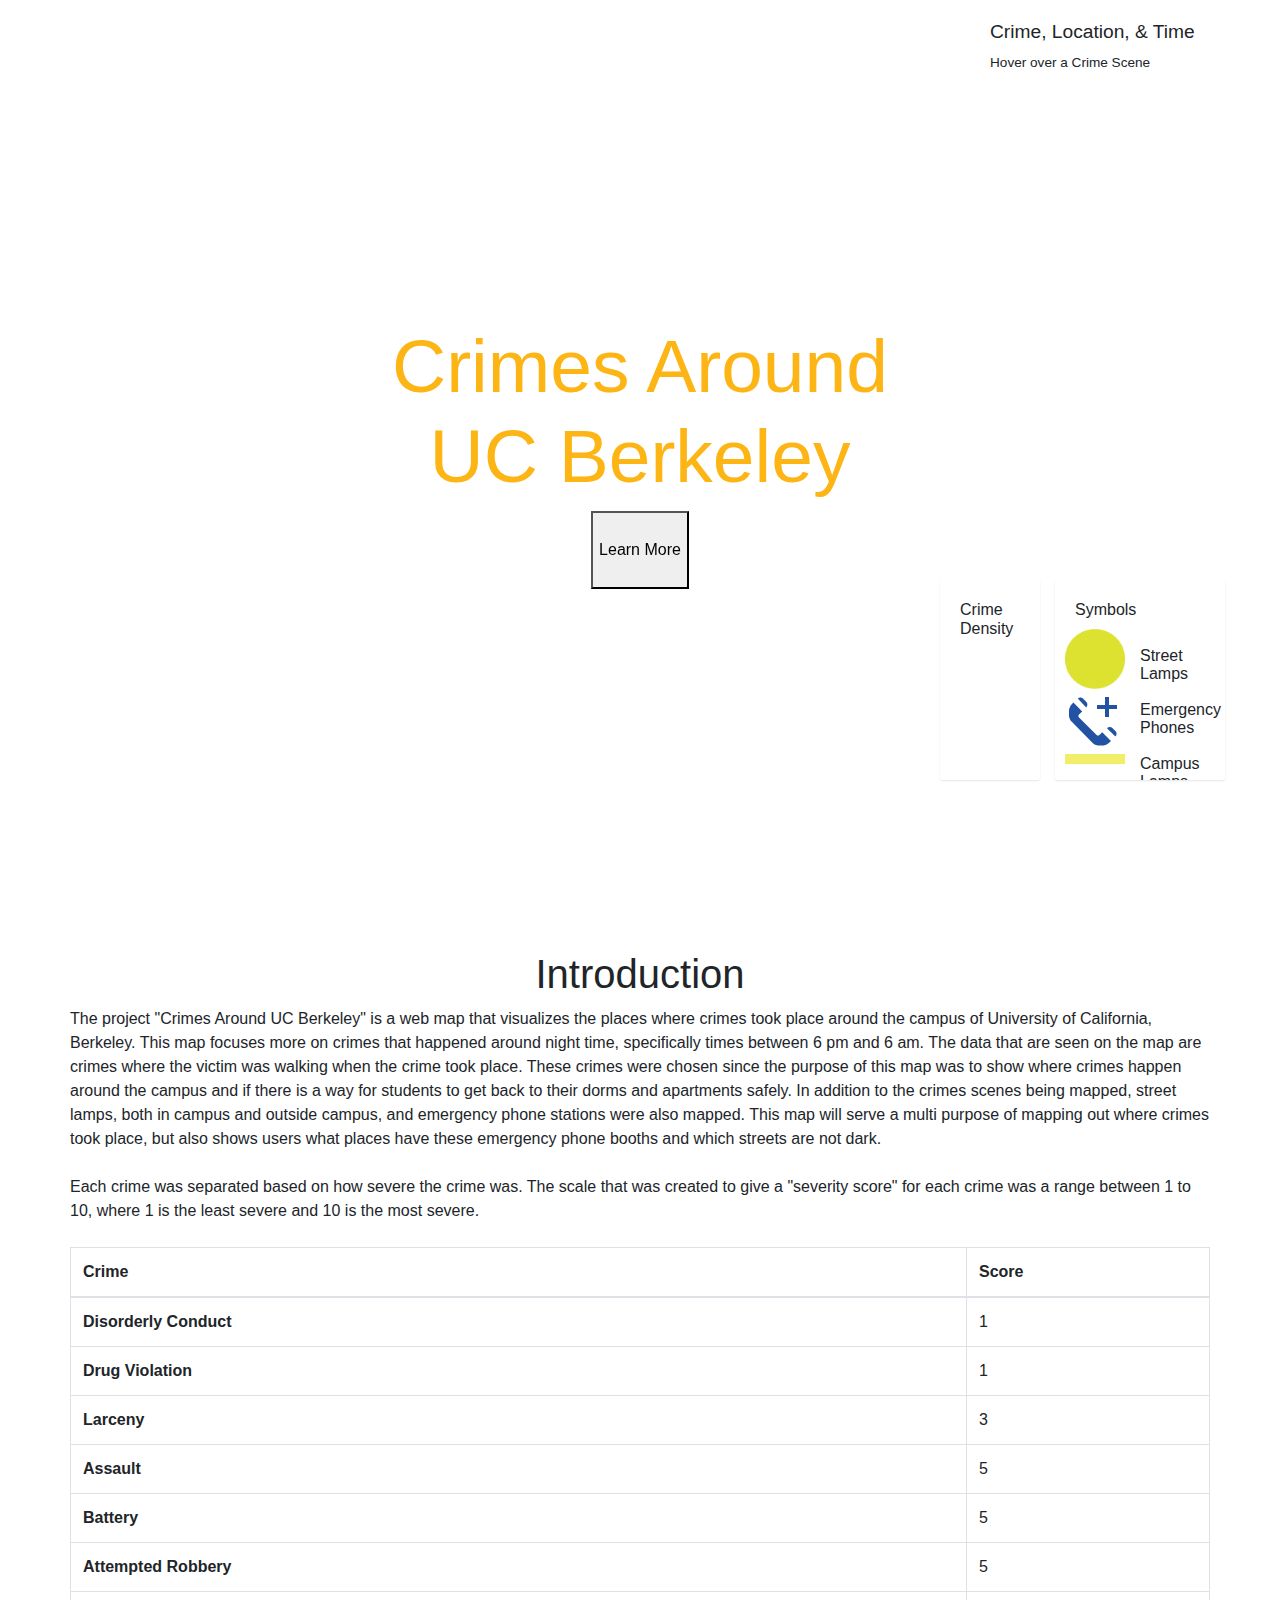
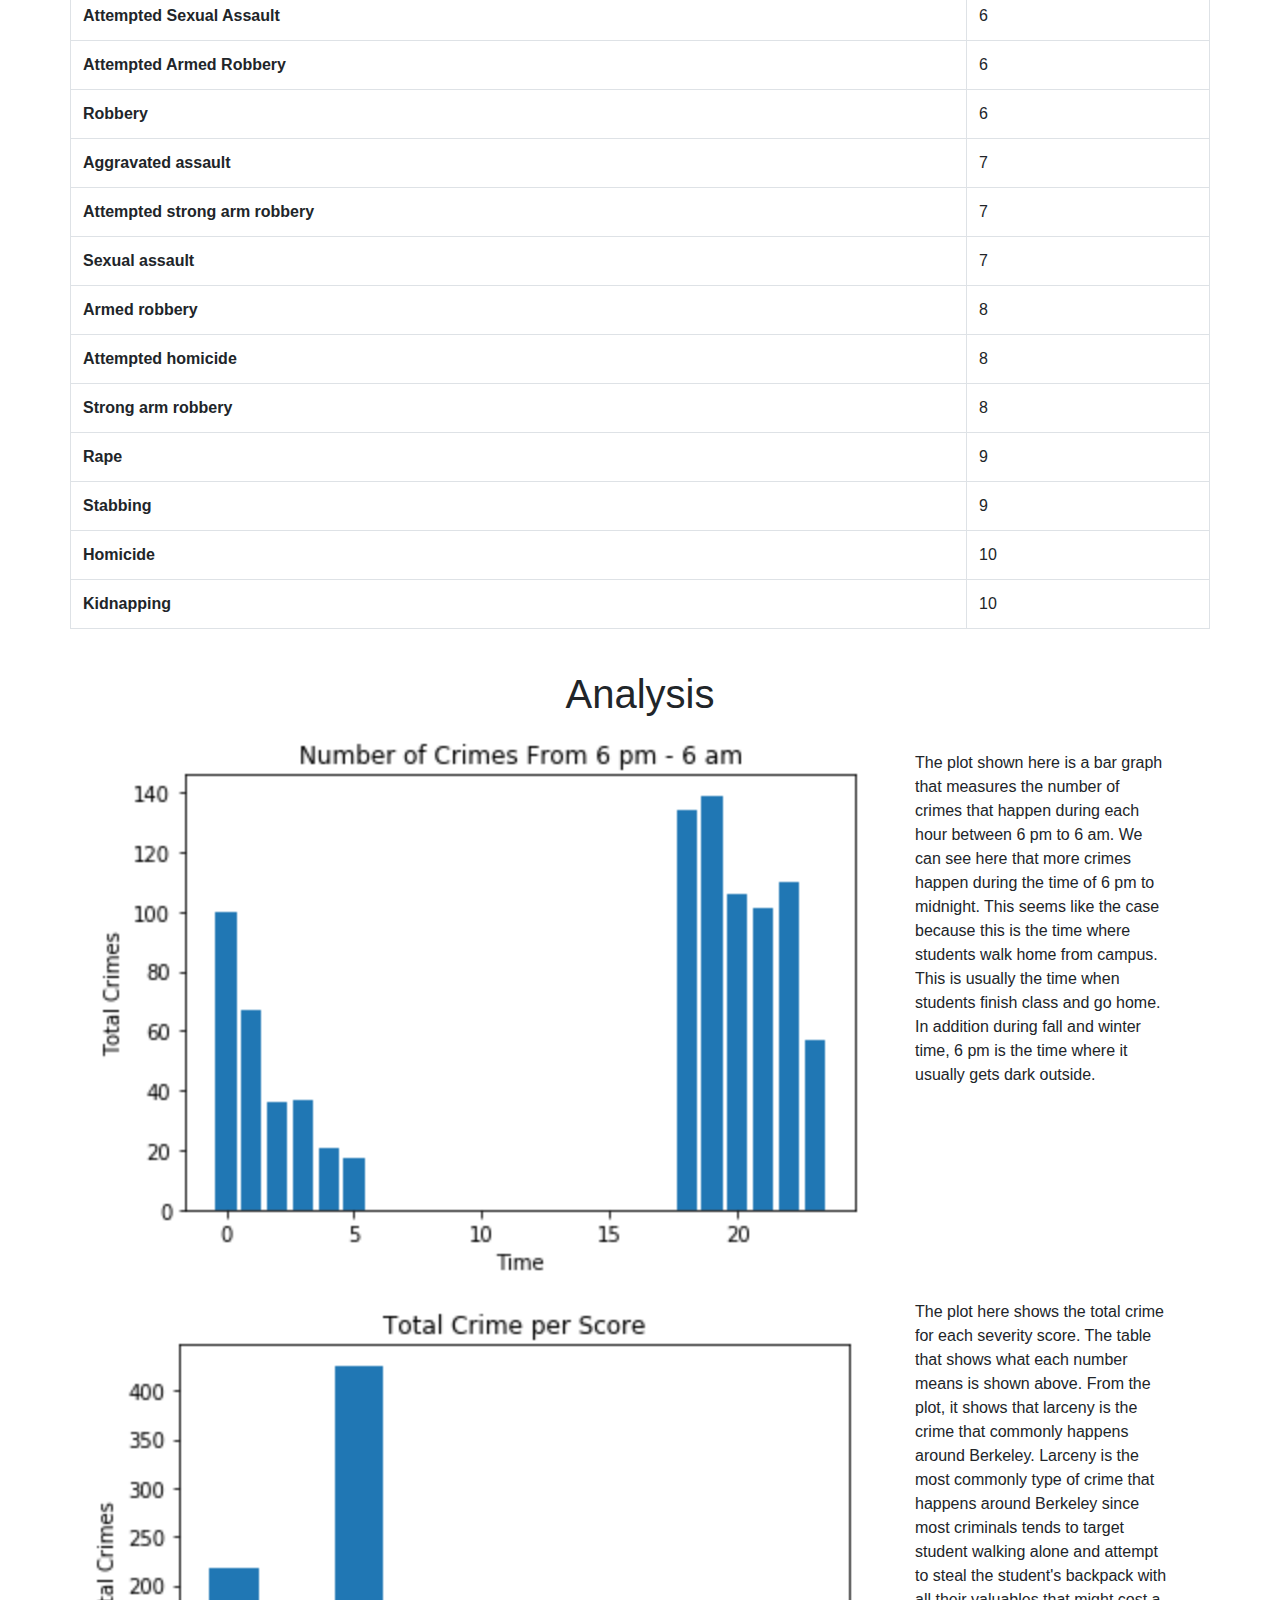
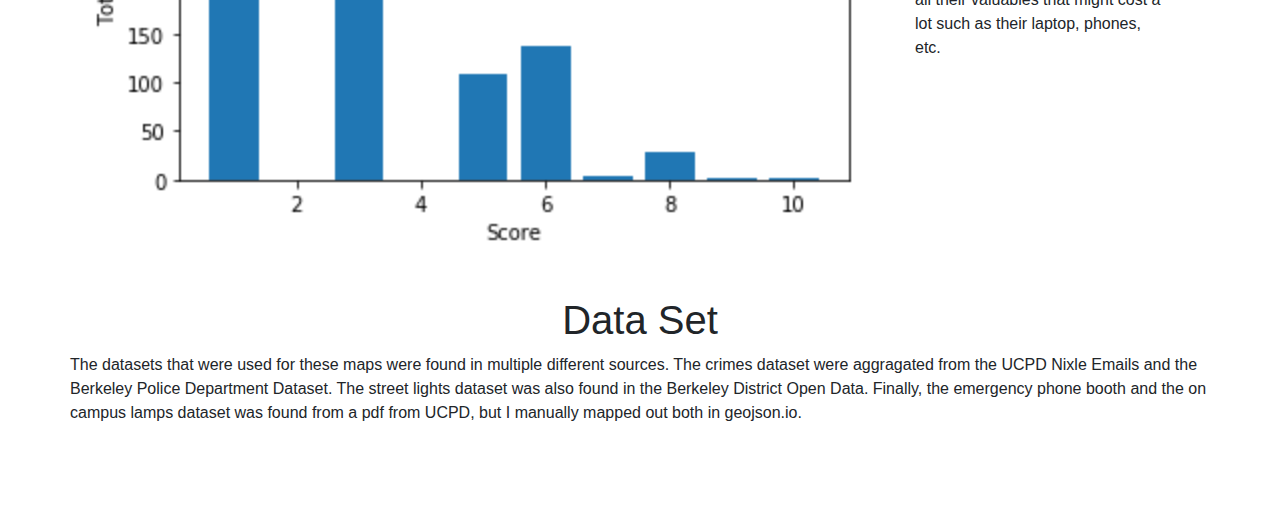
==== index.html @ 86e7d704 "Initialize Website" ====
<!DOCTYPE html>
<html>
<head>
  <meta charset='utf-8' />
  <title>Display a map</title>
  <meta name='viewport' content='initial-scale=1,maximum-scale=1,user-scalable=no' />
  <script src='https://api.tiles.mapbox.com/mapbox-gl-js/v0.53.0/mapbox-gl.js'></script>
  <link href='https://api.tiles.mapbox.com/mapbox-gl-js/v0.53.0/mapbox-gl.css' rel='stylesheet' />
  <link href="bootstrap/css/bootstrap.min.css" rel="stylesheet">
  <style>
    body {
      margin: 0;
      padding: 0;
    }

    h2,
    h3 {
      margin: 10px;
      font-size: 1.2em;
    }

    h3 {
      font-size: 1em;
    }

    p {
      font-size: 0.85em;
      margin: 10px;
      text-align: left;
    }

    /**
    * Create a position for the map
    * on the page */
    #map {
      padding-bottom: 100px;
      margin-bottom: 100px;
      position: absolute;
      top: 0;
      bottom: 0;
      width: 100%;
/*      height: 75%;*/
    }

    /**
    * Set rules for how the map overlays
    * (information box and legend) will be displayed
    * on the page. */
    .map-overlay {
      position: absolute;
      bottom: 0;
      right: 0;
      background: rgba(255, 255, 255, 0.8);
      margin-right: 50px;
      font-family: Arial, sans-serif;
      overflow: auto;
      border-radius: 3px;
    }

    .map-overlay-1 {
      position: absolute;
      bottom: 0;
      right: 0;
      background: rgba(255, 255, 255, 0.8);
      margin-right: 240px;
      font-family: Arial, sans-serif;
      overflow: auto;
      border-radius: 3px;
    }

    .map-overlay-2 {
      position: absolute;
      bottom: 0;
      right: 0;
      background: rgba(255, 255, 255, 0.8);
      margin-right: 55px;
      font-family: Arial, sans-serif;
      overflow: auto;
      border-radius: 3px;
    }

    #features {
      top: 0;
      height: 140px;
      margin-top: 10px;
      width: 250px;
    }

    #legend {
      padding: 10px;
      box-shadow: 0 1px 2px rgba(0, 0, 0, 0.1);
      line-height: 18px;
      height: 200px;
      margin-bottom: 120px;
      width: 100px;
    }

    #legend-1 {
      padding: 10px;
      box-shadow: 0 1px 2px rgba(0, 0, 0, 0.1);
      line-height: 18px;
      height: 200px;
      margin-bottom: 120px;
      width: 170px;
    }

    .legend-key {
      display: inline-block;
      border-radius: 20%;
      width: 10px;
      height: 10px;
      margin-right: 5px;
    }

    .legend-key-1 {
      display: inline-block;
      border-radius: 20%;
      width: 10px;
      height: 10px;
      margin-right: 5px;
    }

    #lamp {
        height: 25px;
        width: 25px;
        background-color: #f6f465;
        border-radius: 50%;
    }

    #outer-circle {
    top: 10px;
    background: #4169e1;
    border-radius: 100%;
    height: 18px;
    width: 18px;
    position: relative;
    box-shadow: 0 0 0 5px #ff0000;
    margin:15px;
    }


    .left {
        float: left; 
        width: 50%;
    }

    .right {
        float: right; width: 50%;
        z-index: 1;
    }

    .splash {
        position: fixed;
        top: 0;
        left: 0;
        width: 100%;
        height: auto;
        background-size: 100% 100%;
        z-index:99;        
        background-image: url("https://www.ischool.berkeley.edu/sites/all/themes/custom/i_school/images/homepage_hero/1_campanile_at_night.jpg");
    }


    .center-screen {
      display: flex;
      flex-direction: column;
      justify-content: center;
      align-items: center;
      text-align: center;
      min-height: 100vh;
  }


  </style>
</head>
<body>

<div class="splash">
  <div class="center-screen">
    <h2 style="font-size: 75px; color: #FDB515">
      Crimes Around <br>
      UC Berkeley
    </h2>
    <button type="button" class="button"> <br> Learn More <br> <br></button>
  </div>
</div>
<div id='map'></div>
<div class='map-overlay' id='features'><h2>Crime, Location, & Time</h2><div id='pd'><p>Hover over a Crime Scene</p></div></div>
<div class='map-overlay-1' id='legend'>
  <h3>Crime Density</h3>
</div>
<div class='map-overlay-2' id="legend-1">
  <h3>Symbols</h3>
  <div class="left">
    <img src="img/light.png" width="60" height="60">
    <br>
    <img src="img/emergency-phone-15.svg" width="60" height="60">
    <br>
    <img src="img/campus_route.png" width="60" height="10">
  </div>
  <div class="right">
    <br>
    Street Lamps
    <br>
    <br>
    Emergency Phones
    <br>
    <br>
    Campus Lamps
  </div>
</div>


<section style="padding-top: 950px; padding-bottom: 100px">
  <h1 class="text-center">Introduction</h1>
  <div class="container">
    <div class="row">
      <div class="col"></div>
      <div class="col-16">
          The project "Crimes Around UC Berkeley" is a web map that visualizes the places where crimes took place around the campus of University of California, Berkeley. This map focuses more on crimes that happened around night time, specifically times between 6 pm and 6 am. The data that are seen on the map are crimes where the victim was walking when the crime took place. These crimes were chosen since the purpose of this map was to show where crimes happen around the campus and if there is a way for students to get back to their dorms and apartments safely. In addition to the crimes scenes being mapped, street lamps, both in campus and outside campus, and emergency phone stations were also mapped. This map will serve a multi purpose of mapping out where crimes took place, but also shows users what places have these emergency phone booths and which streets are not dark.
          <br> <br>
          Each crime was separated based on how severe the crime was. The scale that was created to give a "severity score" for each crime was a range between 1 to 10, where 1 is the least severe and 10 is the most severe. 
          <br> <br>
          <table class="table table-bordered">
            <thead>
              <tr>
                <th scope="col">Crime</th>
                <th scope="col">Score</th>
              </tr>
            </thead>
            <tbody>
              <tr>
                <th scope="row">Disorderly Conduct</th>
                <td>1</td>
              </tr>
              <tr>
                <th scope="row">Drug Violation</th>
                <td>1</td>
              </tr>
              <tr>
                <th scope="row">Larceny</th>
                <td colspan="2">3</td>
              </tr>
              <tr>
                <th scope="row">Assault</th>
                <td colspan="2">5</td>
              </tr>
              <tr>
                <th scope="row">Battery</th>
                <td colspan="2">5</td>
              </tr>
              <tr>
                <th scope="row">Attempted Robbery</th>
                <td colspan="2">5</td>
              </tr>
              <tr>
                <th scope="row">Attempted Sexual Assault</th>
                <td colspan="2">6</td>
              </tr>
              <tr>
                <th scope="row">Attempted Armed Robbery</th>
                <td colspan="2">6</td>
              </tr>
              <tr>
                <th scope="row">Robbery</th>
                <td colspan="2">6</td>
              </tr>
              <tr>
                <th scope="row">Aggravated assault</th>
                <td colspan="2">7</td>
              </tr>
              <tr>
                <th scope="row">Attempted strong arm robbery</th>
                <td colspan="2">7</td>
              </tr>
              <tr>
                <th scope="row">Sexual assault</th>
                <td colspan="2">7</td>
              </tr>
              <tr>
                <th scope="row">Armed robbery </th>
                <td colspan="2">8</td>
              </tr>
              <tr>
                <th scope="row">Attempted homicide</th>
                <td colspan="2">8</td>
              </tr>
              <tr>
                <th scope="row">Strong arm robbery</th>
                <td colspan="2">8</td>
              </tr>
              <tr>
                <th scope="row">Rape</th>
                <td colspan="2">9</td>
              </tr>
              <tr>
                <th scope="row">Stabbing</th>
                <td colspan="2">9</td>
              </tr>
              <tr>
                <th scope="row">Homicide</th>
                <td colspan="2">10</td>
              </tr>
              <tr>
                <th scope="row">Kidnapping</th>
                <td colspan="2">10</td>
              </tr>
            </tbody>
          </table>
      </div>
      <div class="col"></div>
    </div>
  </div>
  <br>
  <h1 class="text-center">Analysis</h1>
  <div class="container">
    <div class="row">
      <div class="col"></div>
      <div class="col-3"></div>
        <img src="img/time.png">
      <div class="col-3">
        <br>
        The plot shown here is a bar graph that measures the number of crimes that happen during each hour between 6 pm to 6 am. We can see here that more crimes happen during the time of 6 pm to midnight. This seems like the case because this is the time where students walk home from campus. This is usually the time when students finish class and go home. In addition during fall and winter time, 6 pm is the time where it usually gets dark outside. 
      </div>
      <div class="col"></div>
      <div class="col-3"></div>
        <img src="img/score.png">
      <div class="col-3">
        The plot here shows the total crime for each severity score. The table that shows what each number means is shown above. From the plot, it shows that larceny is the crime that commonly happens around Berkeley. Larceny is the most commonly type of crime that happens around Berkeley since most criminals tends to target student walking alone and attempt to steal the student's backpack with all their valuables that might cost a lot such as their laptop, phones, etc. 
      </div>
      </div>
      
      
    </div>
  </div>
  <br>
  <h1 class="text-center">Data Set</h1>
  <div class="container">
    <div class="row">
      <div class="col"></div>
      <div class="col-16">
        The datasets that were used for these maps were found in multiple different sources. The crimes dataset were aggragated from the UCPD Nixle Emails and the Berkeley Police Department Dataset. The street lights dataset was also found in the Berkeley District Open Data. Finally, the emergency phone booth and the on campus lamps dataset was found from a pdf from UCPD, but I manually mapped out both in geojson.io.
      </div>
      <div class="col"></div>
    </div>
  </div>
</section>


<script src="https://ajax.googleapis.com/ajax/libs/jquery/3.3.1/jquery.min.js"></script>

<script>
$(document).ready(function(){
  $("button").click(function(){
    $(".splash").remove();
  });
});

mapboxgl.accessToken = 'pk.eyJ1Ijoic2V0aGR1bWFndWluIiwiYSI6ImNqc3V0b3VpdDAwMG80NW4ybzNlemZ6cXUifQ.KK93d66y6-42q_dYdePojw';
var bounds = [
    [-122.278914, 37.852339], 
    [-122.241794, 37.883639]
];
const map = new mapboxgl.Map({
  container: 'map',
  style: 'mapbox://styles/sethdumaguin/cjv1ww3qx0xtz1fpeos15xwax',
  center: [-122.259716, 37.870639],
  zoom: 13,
  // minZoom: 14,
  maxBounds: bounds
});

map.on('load', function() {

      var layers = ["0", "0.1", "0.3", "0.5", "0.7", "1"];
      var colors = ['#0000ff', '#4169e1', '#00FFFF', '#00FF00', '#ffff00', '#ff0000'];

      for (i = 0; i < layers.length; i++) {
        var layer = layers[i];
        var color = colors[i];
        var item = document.createElement('div');
        var key = document.createElement('span');
        key.className = 'legend-key';
        key.style.backgroundColor = color;

        var value = document.createElement('span');
        value.innerHTML = layer;
        item.appendChild(key);
        item.appendChild(value);
        legend.appendChild(item);
      }

      map.on('mousemove', function(e) {
      var crime = map.queryRenderedFeatures(e.point, {
        layers: ['crime-data-time-1-51bbcx-pt']
      });


      if (crime.length > 0) {
        console.log('Hello');
        document.getElementById('pd').innerHTML = '<h3><strong>' + crime[0].properties.BLKADDR + '</strong></h3><p><strong><em>' + crime[0].properties.CVLEGEND + "<br>" + crime[0].properties.EVENTTM;
      } else {
        document.getElementById('pd').innerHTML = '<p>Hover a Crime Scene</p>';
      }

    });
});

map.getCanvas().style.cursor = 'default';

map.addControl(new mapboxgl.NavigationControl());
</script>

</body>
</html>
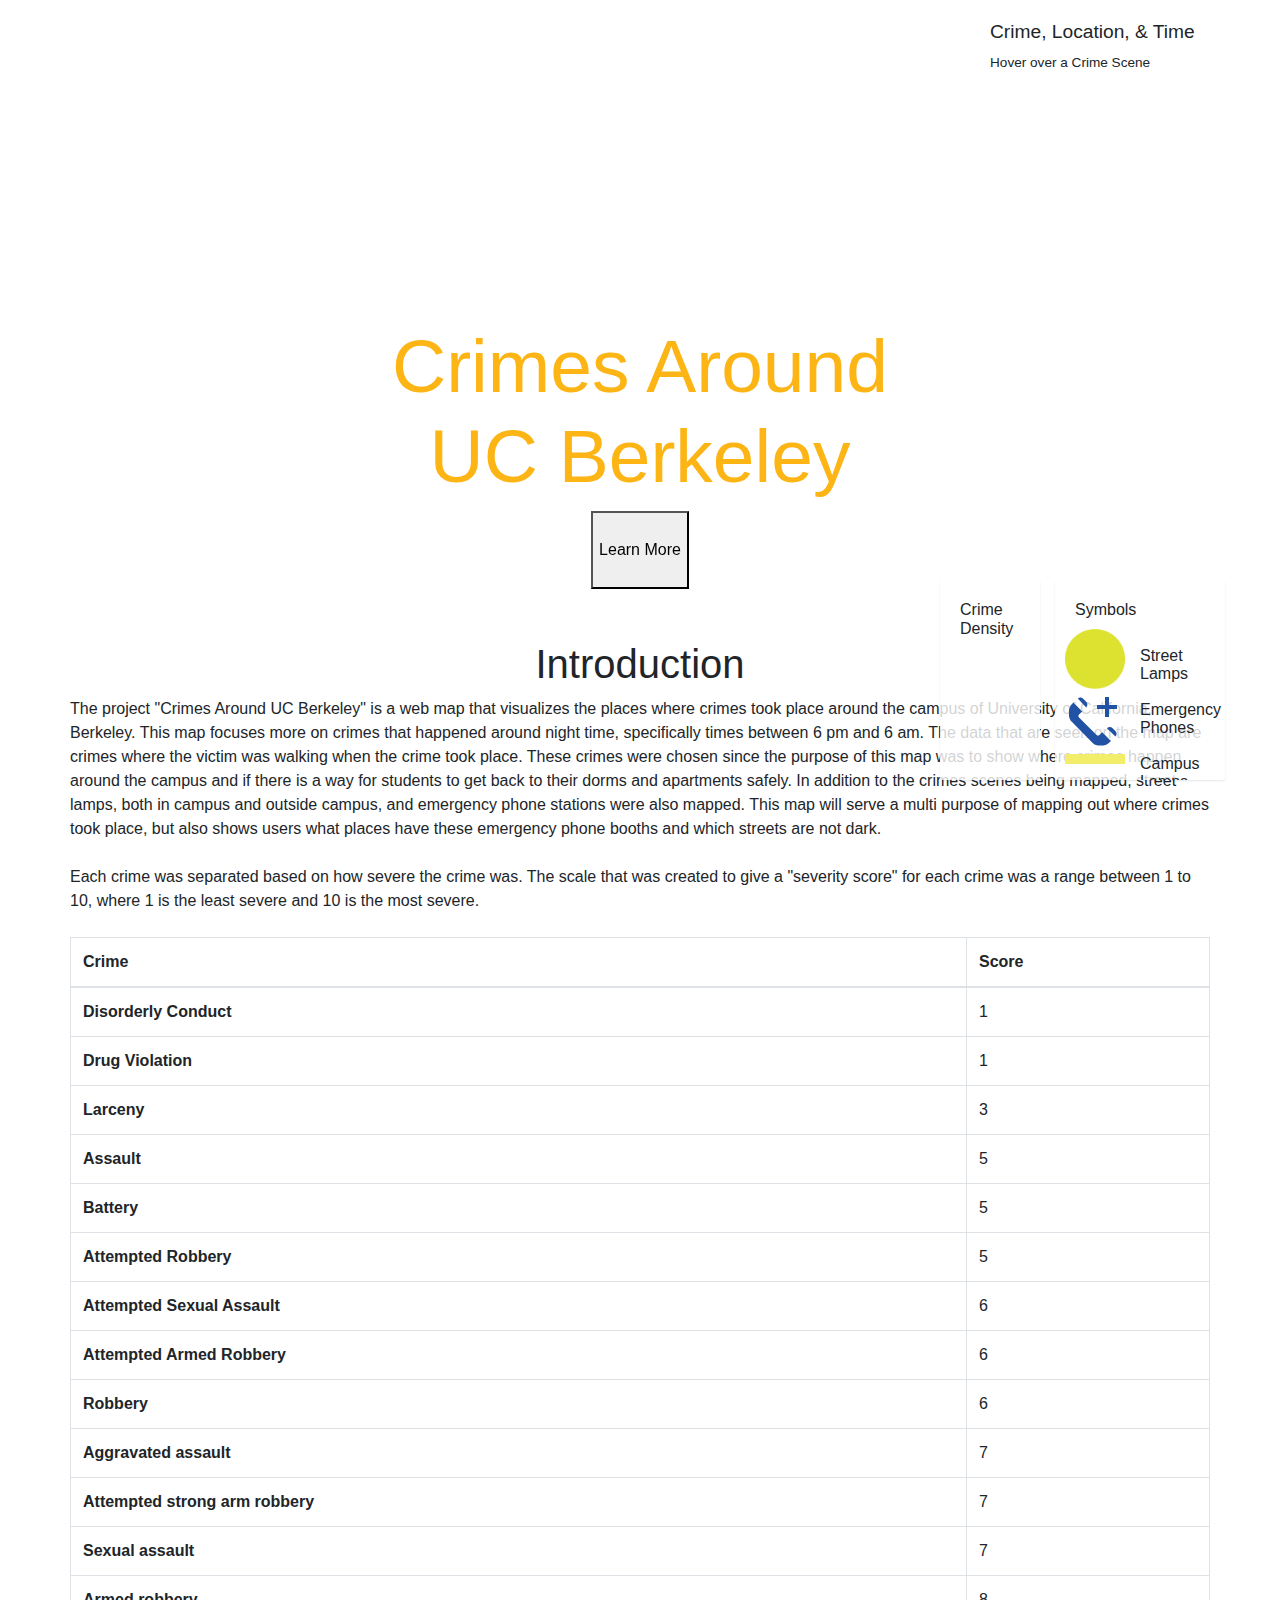
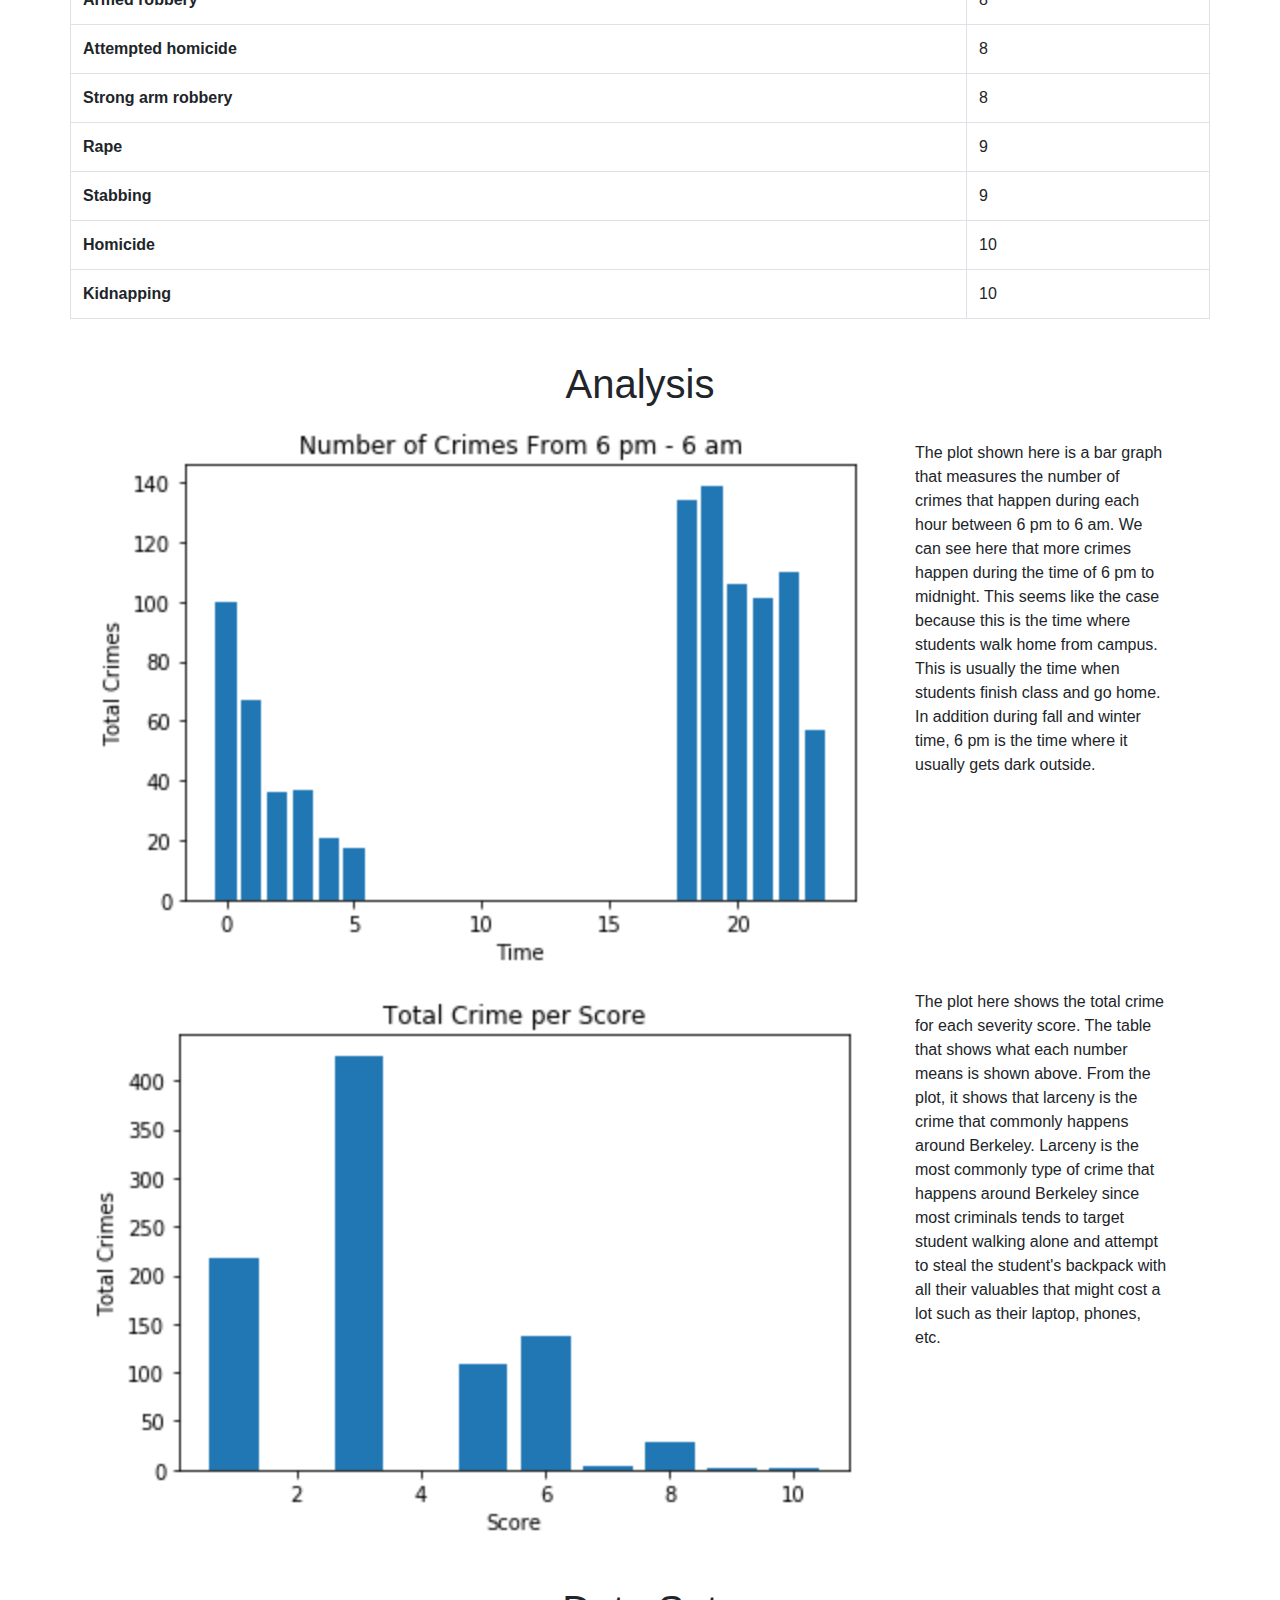
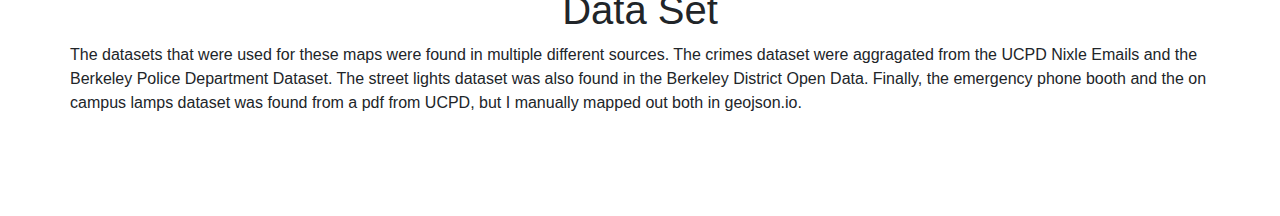
==== commit aaa6d83f: "Fixed Padding Top" ====
--- a/index.html
+++ b/index.html
@@ -211,7 +211,7 @@
 </div>
 
 
-<section style="padding-top: 950px; padding-bottom: 100px">
+<section style="padding-top: 50%; padding-bottom: 100px">
   <h1 class="text-center">Introduction</h1>
   <div class="container">
     <div class="row">
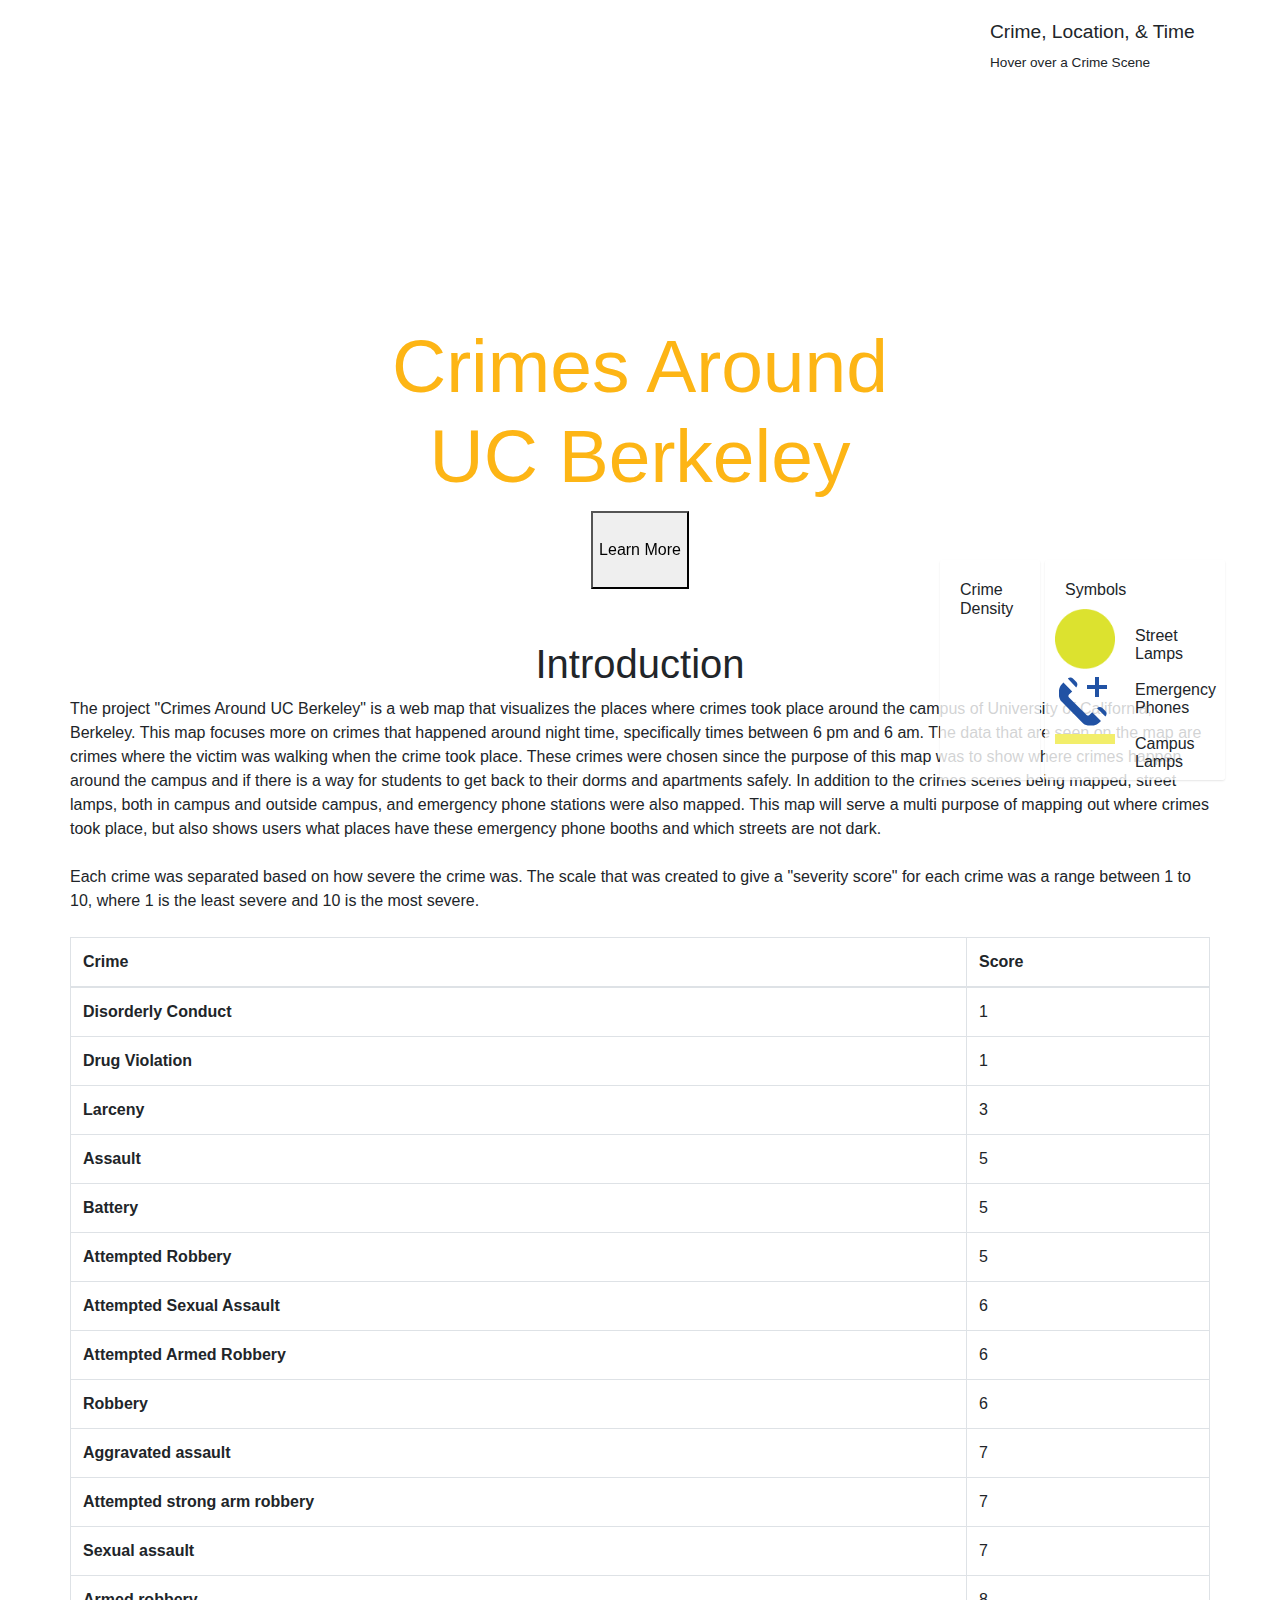
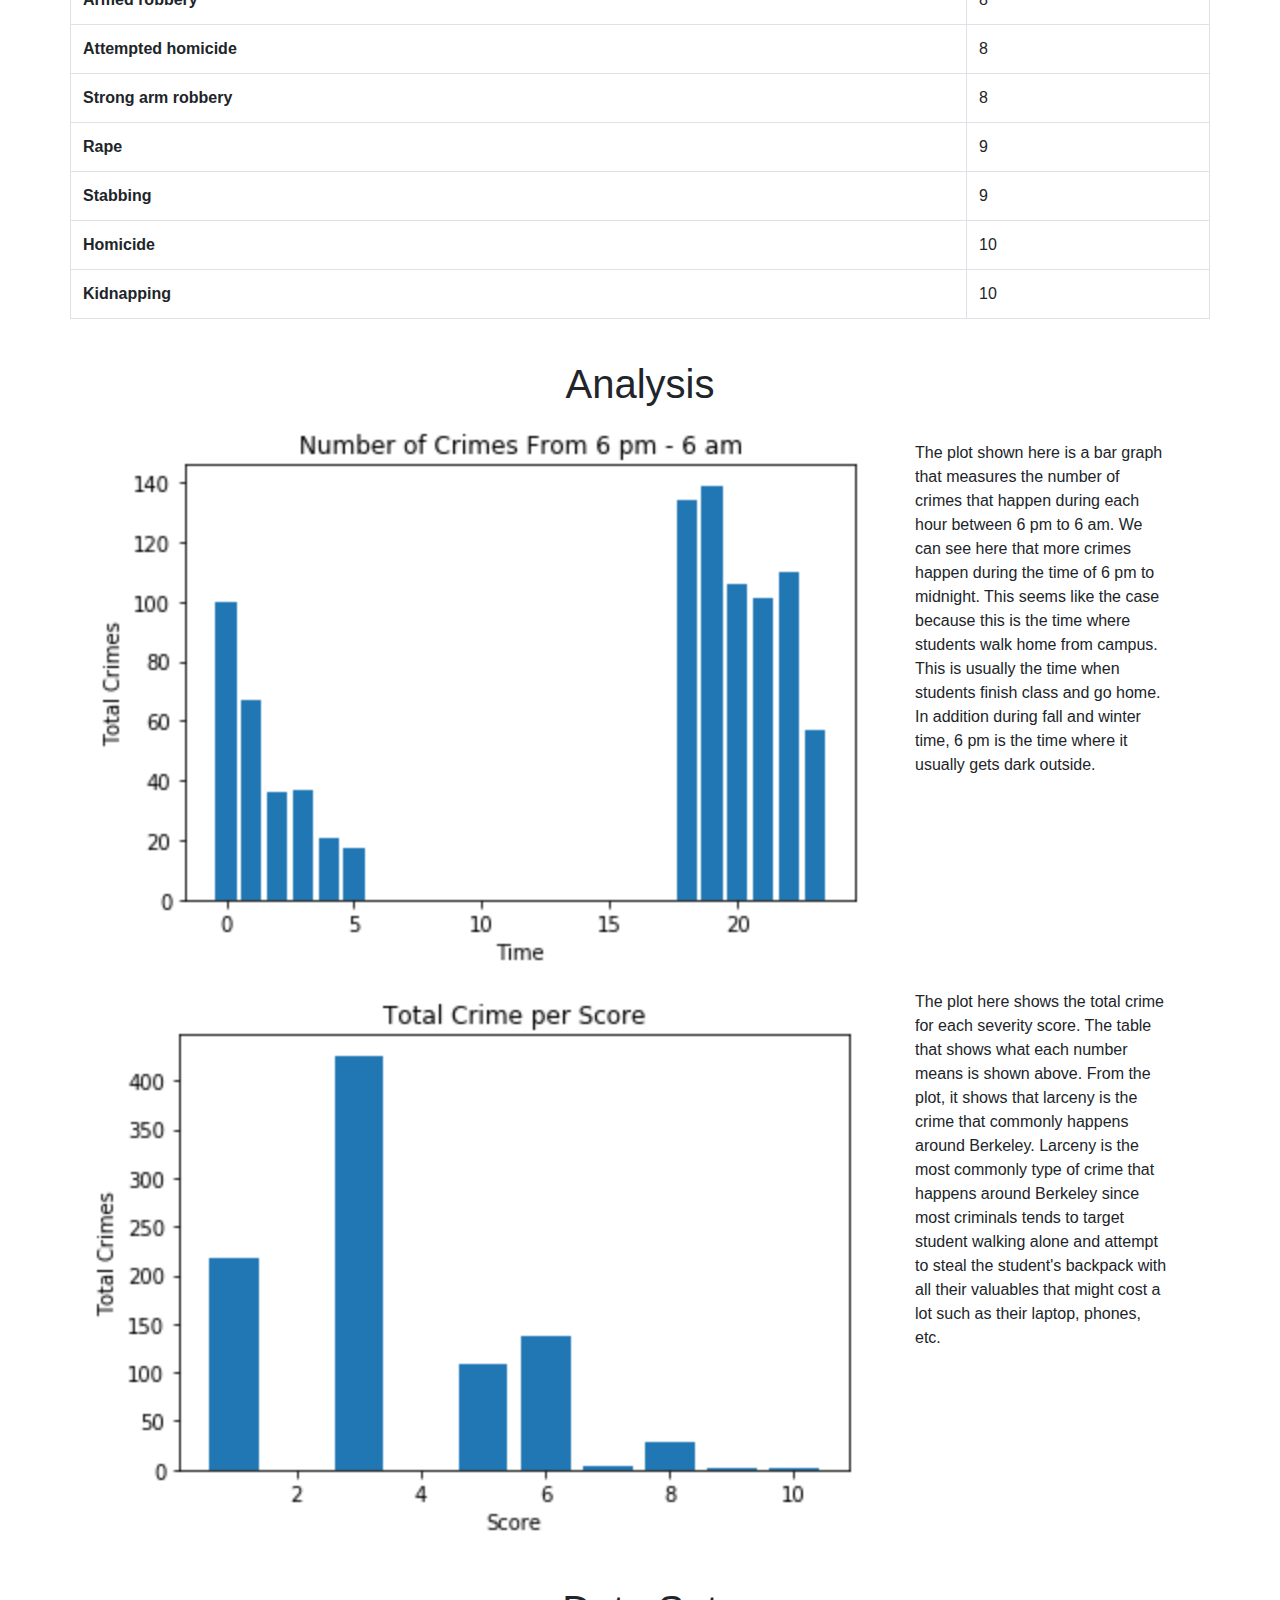
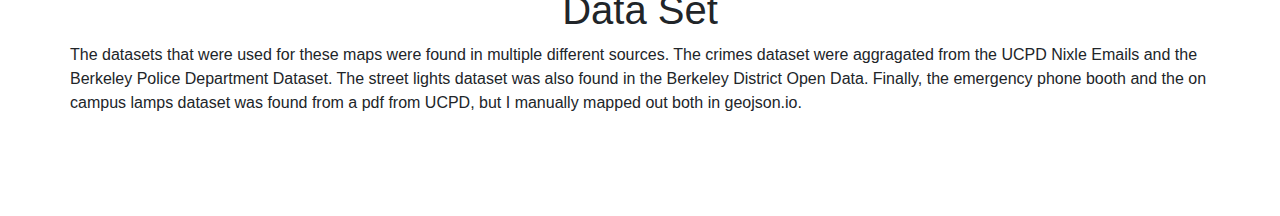
==== commit b3af7458: "Fixed Legend" ====
--- a/index.html
+++ b/index.html
@@ -90,7 +90,7 @@
       padding: 10px;
       box-shadow: 0 1px 2px rgba(0, 0, 0, 0.1);
       line-height: 18px;
-      height: 200px;
+      height: 220px;
       margin-bottom: 120px;
       width: 100px;
     }
@@ -99,9 +99,9 @@
       padding: 10px;
       box-shadow: 0 1px 2px rgba(0, 0, 0, 0.1);
       line-height: 18px;
-      height: 200px;
+      height: 220px;
       margin-bottom: 120px;
-      width: 170px;
+      width: 180px;
     }
 
     .legend-key {
